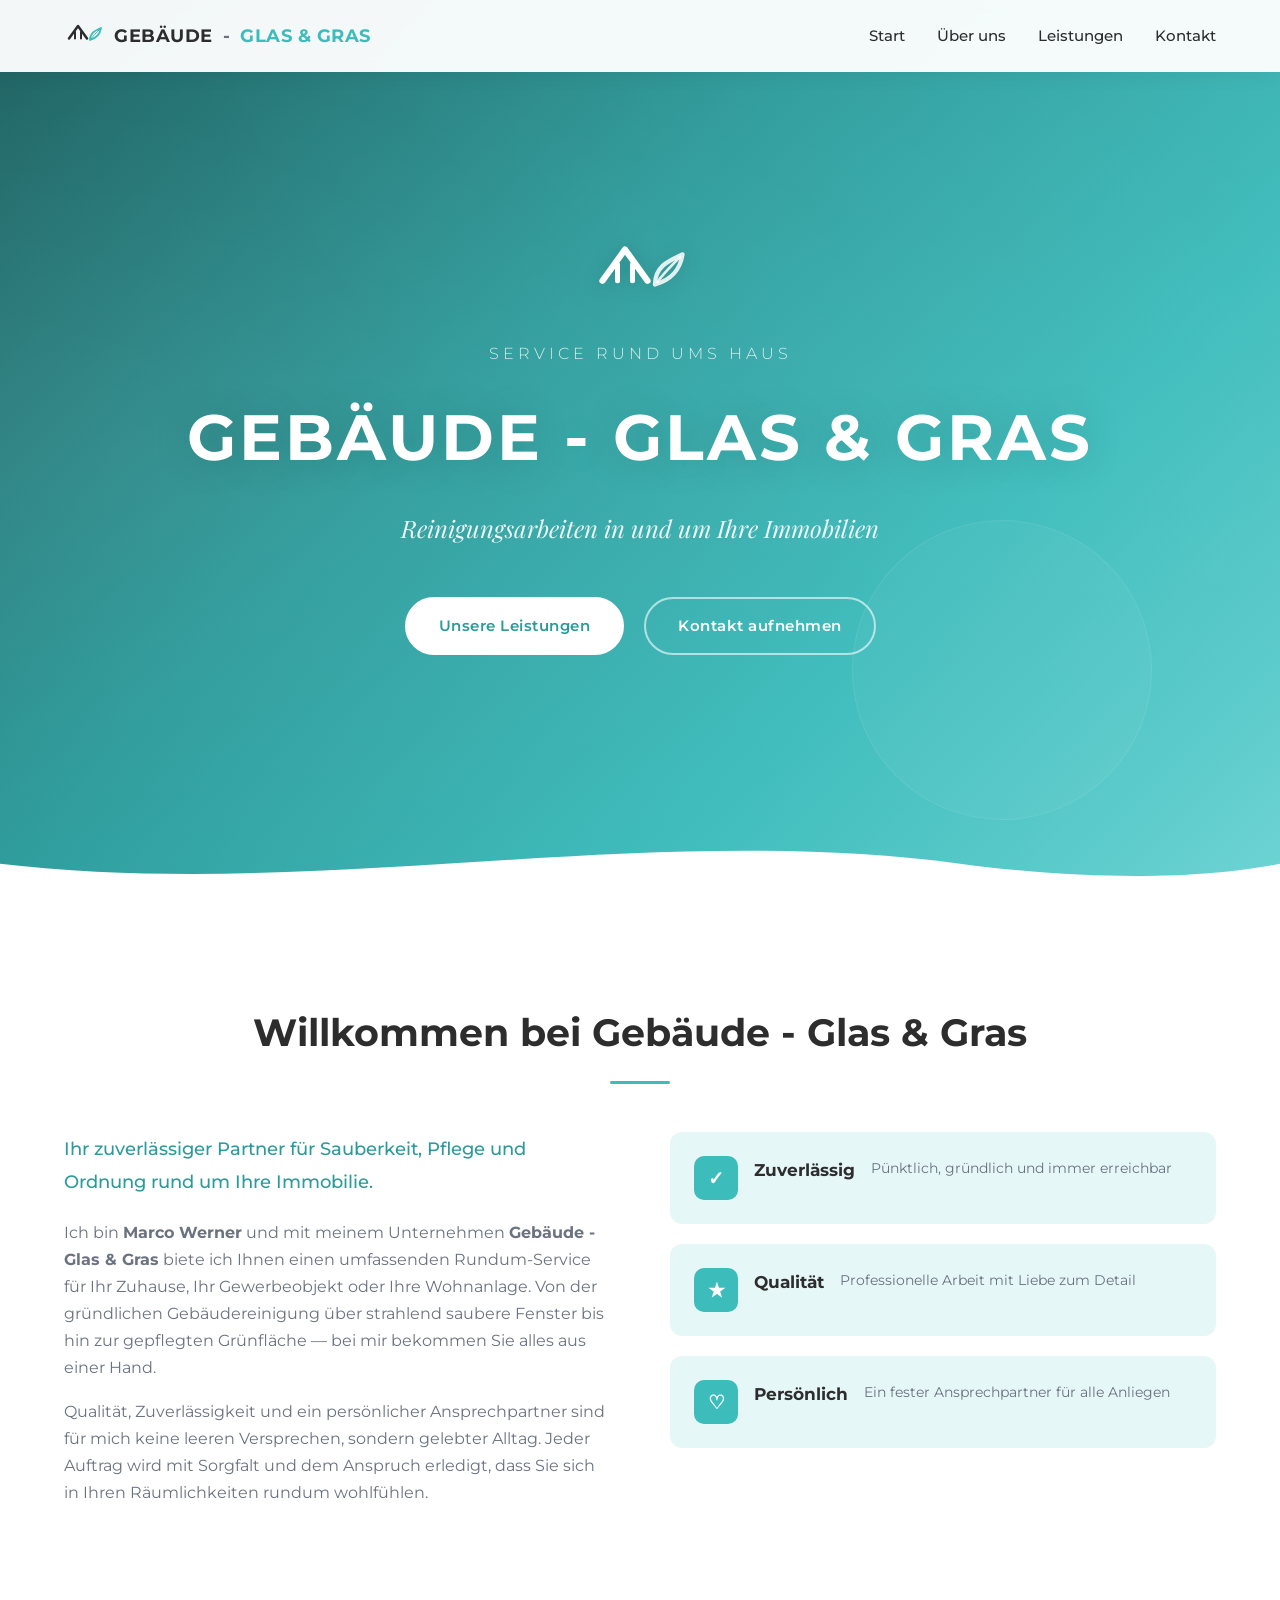
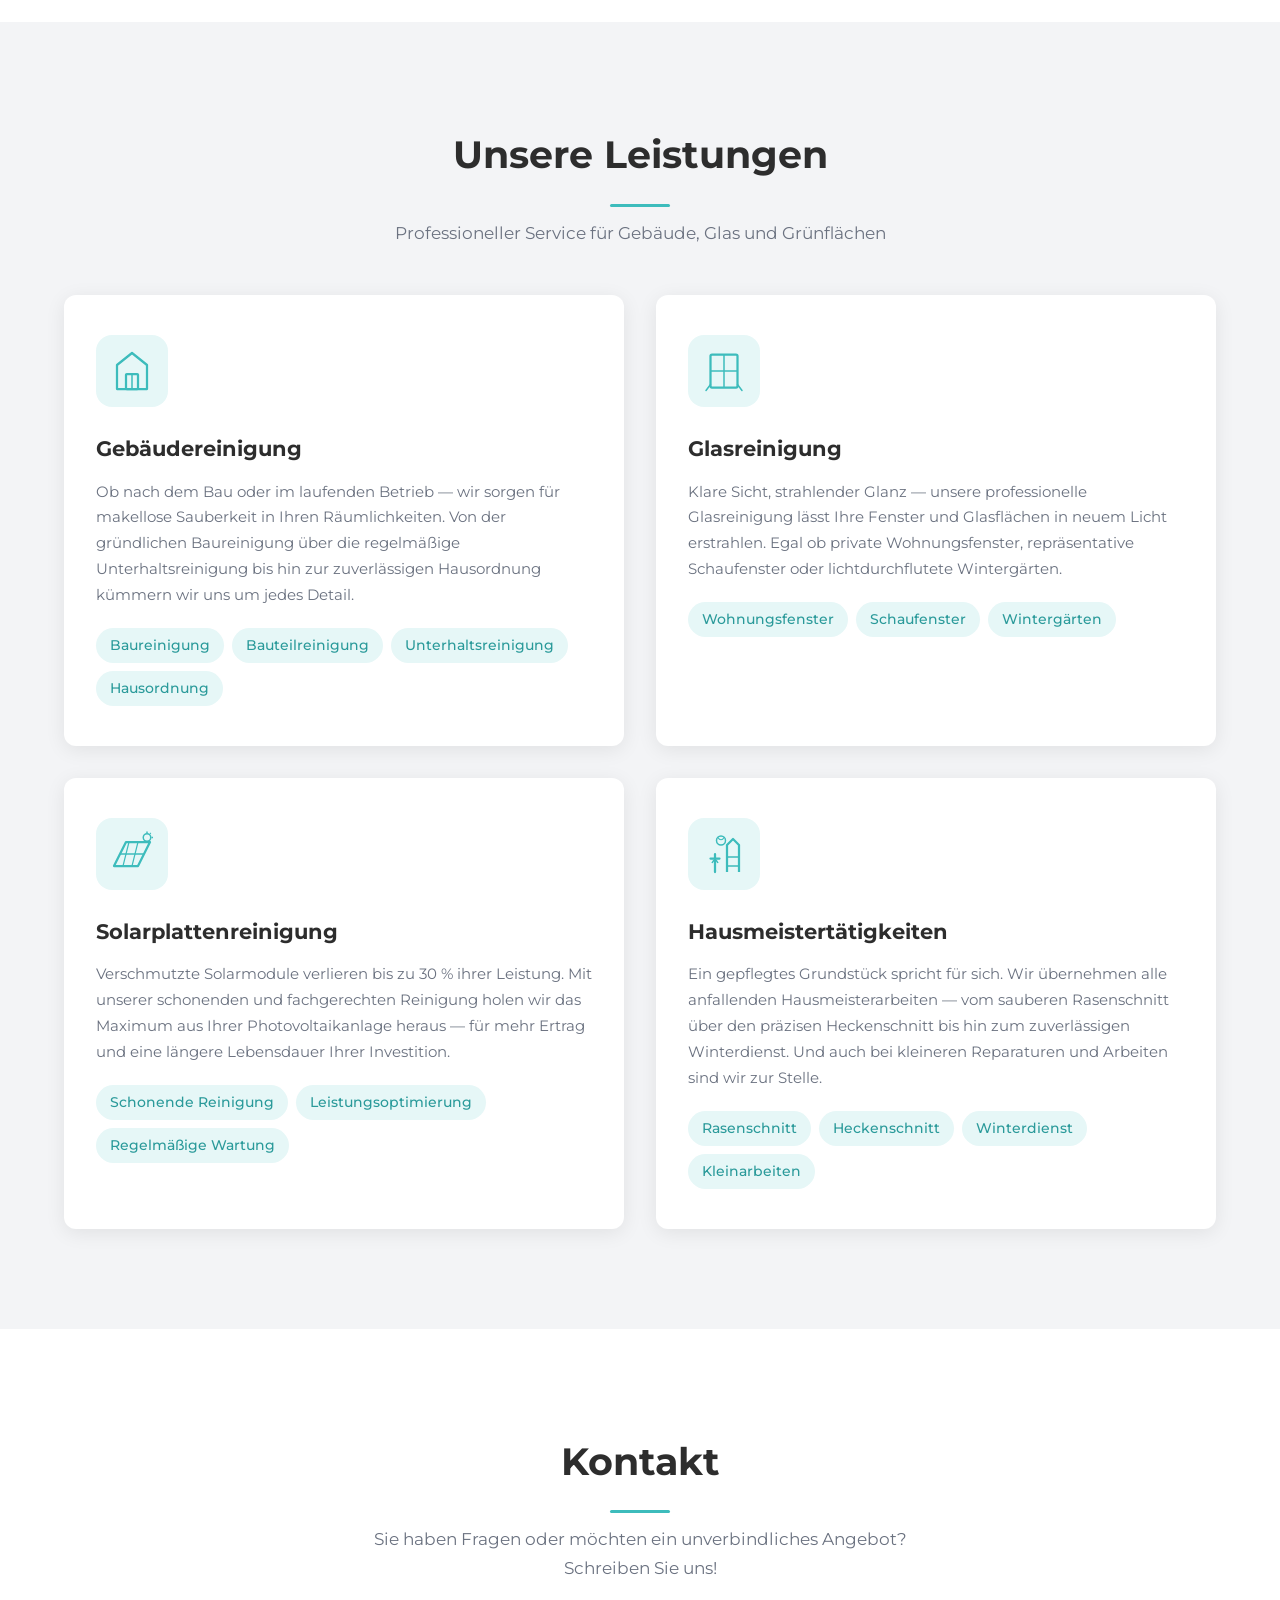
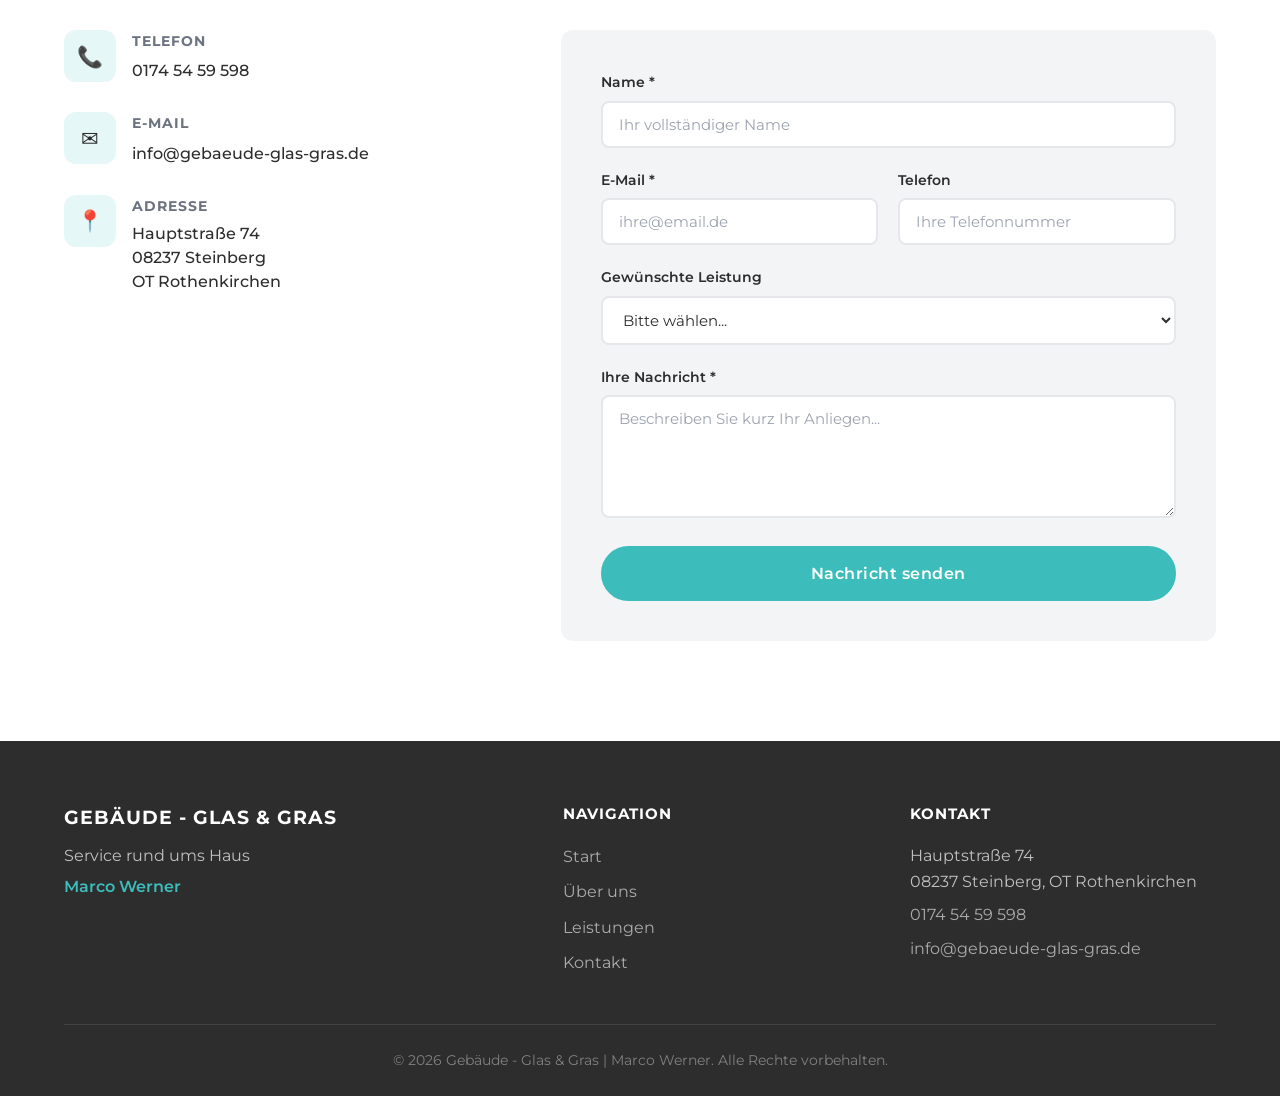
==== index.html @ 0332cf42 "Initial commit: Homepage Gebäude - Glas & Gras Co-Authored-By: Claude Opus 4.6 (1M context) <noreply" ====
<!DOCTYPE html>
<html lang="de">
<head>
    <meta charset="UTF-8">
    <meta name="viewport" content="width=device-width, initial-scale=1.0">
    <title>Gebäude - Glas & Gras | Service rund ums Haus</title>
    <link rel="stylesheet" href="style.css">
    <link rel="preconnect" href="https://fonts.googleapis.com">
    <link rel="preconnect" href="https://fonts.gstatic.com" crossorigin>
    <link href="https://fonts.googleapis.com/css2?family=Montserrat:wght@300;400;600;700&family=Playfair+Display:ital,wght@0,700;1,400&display=swap" rel="stylesheet">
</head>
<body>

    <!-- Navigation -->
    <nav id="navbar">
        <div class="nav-container">
            <a href="#hero" class="nav-logo">
                <svg class="logo-icon" viewBox="0 0 80 60" width="40" height="30">
                    <!-- Hausdach -->
                    <polyline points="10,35 28,10 46,35" fill="none" stroke="#2D2D2D" stroke-width="5" stroke-linejoin="round" stroke-linecap="round"/>
                    <line x1="22" y1="22" x2="22" y2="35" stroke="#2D2D2D" stroke-width="4" stroke-linecap="round"/>
                    <line x1="34" y1="22" x2="34" y2="35" stroke="#2D2D2D" stroke-width="4" stroke-linecap="round"/>
                    <!-- Blatt -->
                    <path d="M52,38 C52,22 66,18 74,14 C72,26 66,34 52,38Z" fill="none" stroke="#3DBCBC" stroke-width="3.5" stroke-linejoin="round"/>
                    <path d="M54,36 C58,30 64,24 72,16" fill="none" stroke="#3DBCBC" stroke-width="2" stroke-linecap="round"/>
                </svg>
                <span class="logo-gebaeude">GEBÄUDE</span><span class="logo-separator"> - </span><span class="logo-glas">GLAS & GRAS</span>
            </a>
            <button class="nav-toggle" aria-label="Menü öffnen">
                <span></span>
                <span></span>
                <span></span>
            </button>
            <ul class="nav-links">
                <li><a href="#hero">Start</a></li>
                <li><a href="#about">Über uns</a></li>
                <li><a href="#leistungen">Leistungen</a></li>
                <li><a href="#kontakt">Kontakt</a></li>
            </ul>
        </div>
    </nav>

    <!-- Hero Section -->
    <section id="hero">
        <div class="hero-overlay"></div>
        <div class="hero-content">
            <svg class="hero-logo" viewBox="0 0 80 60" width="100" height="75">
                <polyline points="10,35 28,10 46,35" fill="none" stroke="#ffffff" stroke-width="5" stroke-linejoin="round" stroke-linecap="round"/>
                <line x1="22" y1="22" x2="22" y2="35" stroke="#ffffff" stroke-width="4" stroke-linecap="round"/>
                <line x1="34" y1="22" x2="34" y2="35" stroke="#ffffff" stroke-width="4" stroke-linecap="round"/>
                <path d="M52,38 C52,22 66,18 74,14 C72,26 66,34 52,38Z" fill="none" stroke="rgba(255,255,255,0.85)" stroke-width="3.5" stroke-linejoin="round"/>
                <path d="M54,36 C58,30 64,24 72,16" fill="none" stroke="rgba(255,255,255,0.85)" stroke-width="2" stroke-linecap="round"/>
            </svg>
            <p class="hero-tagline">Service rund ums Haus</p>
            <h1>GEBÄUDE - GLAS & GRAS</h1>
            <p class="hero-sub">Reinigungsarbeiten in und um Ihre Immobilien</p>
            <a href="#leistungen" class="btn btn-primary">Unsere Leistungen</a>
            <a href="#kontakt" class="btn btn-outline">Kontakt aufnehmen</a>
        </div>
        <div class="hero-wave">
            <svg viewBox="0 0 1440 120" preserveAspectRatio="none">
                <path d="M0,64 C360,120 720,0 1080,64 C1260,96 1380,80 1440,64 L1440,120 L0,120 Z" fill="#ffffff"/>
            </svg>
        </div>
    </section>

    <!-- Über uns -->
    <section id="about">
        <div class="container">
            <h2 class="section-title">Willkommen bei Gebäude - Glas & Gras</h2>
            <div class="about-grid">
                <div class="about-text">
                    <p class="lead">Ihr zuverlässiger Partner für Sauberkeit, Pflege und Ordnung rund um Ihre Immobilie.</p>
                    <p>Ich bin <strong>Marco Werner</strong> und mit meinem Unternehmen <strong>Gebäude - Glas & Gras</strong> biete ich Ihnen einen umfassenden Rundum-Service für Ihr Zuhause, Ihr Gewerbeobjekt oder Ihre Wohnanlage. Von der gründlichen Gebäudereinigung über strahlend saubere Fenster bis hin zur gepflegten Grünfläche — bei mir bekommen Sie alles aus einer Hand.</p>
                    <p>Qualität, Zuverlässigkeit und ein persönlicher Ansprechpartner sind für mich keine leeren Versprechen, sondern gelebter Alltag. Jeder Auftrag wird mit Sorgfalt und dem Anspruch erledigt, dass Sie sich in Ihren Räumlichkeiten rundum wohlfühlen.</p>
                </div>
                <div class="about-highlights">
                    <div class="highlight-card">
                        <span class="highlight-icon">&#10003;</span>
                        <h3>Zuverlässig</h3>
                        <p>Pünktlich, gründlich und immer erreichbar</p>
                    </div>
                    <div class="highlight-card">
                        <span class="highlight-icon">&#9733;</span>
                        <h3>Qualität</h3>
                        <p>Professionelle Arbeit mit Liebe zum Detail</p>
                    </div>
                    <div class="highlight-card">
                        <span class="highlight-icon">&#9825;</span>
                        <h3>Persönlich</h3>
                        <p>Ein fester Ansprechpartner für alle Anliegen</p>
                    </div>
                </div>
            </div>
        </div>
    </section>

    <!-- Leistungen -->
    <section id="leistungen">
        <div class="container">
            <h2 class="section-title">Unsere Leistungen</h2>
            <p class="section-subtitle">Professioneller Service für Gebäude, Glas und Grünflächen</p>

            <div class="services-grid">

                <!-- Gebäudereinigung -->
                <div class="service-card">
                    <div class="service-icon">
                        <svg viewBox="0 0 64 64" width="48" height="48"><path d="M12 56V24L32 8l20 16v32H12z" fill="none" stroke="currentColor" stroke-width="3" stroke-linejoin="round"/><rect x="24" y="36" width="16" height="20" rx="1" fill="none" stroke="currentColor" stroke-width="3"/><line x1="32" y1="36" x2="32" y2="56" stroke="currentColor" stroke-width="2"/></svg>
                    </div>
                    <h3>Gebäudereinigung</h3>
                    <p>Ob nach dem Bau oder im laufenden Betrieb — wir sorgen für makellose Sauberkeit in Ihren Räumlichkeiten. Von der gründlichen Baureinigung über die regelmäßige Unterhaltsreinigung bis hin zur zuverlässigen Hausordnung kümmern wir uns um jedes Detail.</p>
                    <ul class="service-list">
                        <li>Baureinigung</li>
                        <li>Bauteilreinigung</li>
                        <li>Unterhaltsreinigung</li>
                        <li>Hausordnung</li>
                    </ul>
                </div>

                <!-- Glasreinigung -->
                <div class="service-card">
                    <div class="service-icon">
                        <svg viewBox="0 0 64 64" width="48" height="48"><rect x="14" y="10" width="36" height="44" rx="2" fill="none" stroke="currentColor" stroke-width="3"/><line x1="32" y1="10" x2="32" y2="54" stroke="currentColor" stroke-width="2"/><line x1="14" y1="32" x2="50" y2="32" stroke="currentColor" stroke-width="2"/><path d="M8 58l6-8M56 58l-6-8" stroke="currentColor" stroke-width="2" stroke-linecap="round"/></svg>
                    </div>
                    <h3>Glasreinigung</h3>
                    <p>Klare Sicht, strahlender Glanz — unsere professionelle Glasreinigung lässt Ihre Fenster und Glasflächen in neuem Licht erstrahlen. Egal ob private Wohnungsfenster, repräsentative Schaufenster oder lichtdurchflutete Wintergärten.</p>
                    <ul class="service-list">
                        <li>Wohnungsfenster</li>
                        <li>Schaufenster</li>
                        <li>Wintergärten</li>
                    </ul>
                </div>

                <!-- Solarplattenreinigung -->
                <div class="service-card">
                    <div class="service-icon">
                        <svg viewBox="0 0 64 64" width="48" height="48"><polygon points="8,48 24,16 56,16 40,48" fill="none" stroke="currentColor" stroke-width="3" stroke-linejoin="round"/><line x1="16" y1="32" x2="48" y2="32" stroke="currentColor" stroke-width="2"/><line x1="28" y1="16" x2="20" y2="48" stroke="currentColor" stroke-width="1.5"/><line x1="40" y1="16" x2="32" y2="48" stroke="currentColor" stroke-width="1.5"/><circle cx="52" cy="10" r="5" fill="none" stroke="currentColor" stroke-width="2"/><line x1="52" y1="2" x2="52" y2="4" stroke="currentColor" stroke-width="2"/><line x1="60" y1="10" x2="58" y2="10" stroke="currentColor" stroke-width="2"/><line x1="57" y1="4" x2="56" y2="5" stroke="currentColor" stroke-width="2"/></svg>
                    </div>
                    <h3>Solarplattenreinigung</h3>
                    <p>Verschmutzte Solarmodule verlieren bis zu 30 % ihrer Leistung. Mit unserer schonenden und fachgerechten Reinigung holen wir das Maximum aus Ihrer Photovoltaikanlage heraus — für mehr Ertrag und eine längere Lebensdauer Ihrer Investition.</p>
                    <ul class="service-list">
                        <li>Schonende Reinigung</li>
                        <li>Leistungsoptimierung</li>
                        <li>Regelmäßige Wartung</li>
                    </ul>
                </div>

                <!-- Hausmeistertätigkeiten -->
                <div class="service-card">
                    <div class="service-icon">
                        <svg viewBox="0 0 64 64" width="48" height="48"><path d="M20 56V32" stroke="currentColor" stroke-width="3" stroke-linecap="round"/><path d="M14 38h12" stroke="currentColor" stroke-width="3" stroke-linecap="round"/><path d="M16 44c0 0 2-4 4-4s4 4 4 4" stroke="currentColor" stroke-width="2" fill="none"/><path d="M36 56V20l8-8 8 8v36" stroke="currentColor" stroke-width="3" stroke-linejoin="round" fill="none"/><path d="M36 36h16M36 48h16" stroke="currentColor" stroke-width="2"/><circle cx="28" cy="14" r="6" fill="none" stroke="currentColor" stroke-width="2"/><path d="M24 10c2 4 6 4 8 0" stroke="currentColor" stroke-width="1.5" fill="none"/></svg>
                    </div>
                    <h3>Hausmeistertätigkeiten</h3>
                    <p>Ein gepflegtes Grundstück spricht für sich. Wir übernehmen alle anfallenden Hausmeisterarbeiten — vom sauberen Rasenschnitt über den präzisen Heckenschnitt bis hin zum zuverlässigen Winterdienst. Und auch bei kleineren Reparaturen und Arbeiten sind wir zur Stelle.</p>
                    <ul class="service-list">
                        <li>Rasenschnitt</li>
                        <li>Heckenschnitt</li>
                        <li>Winterdienst</li>
                        <li>Kleinarbeiten</li>
                    </ul>
                </div>

            </div>
        </div>
    </section>

    <!-- Kontakt -->
    <section id="kontakt">
        <div class="container">
            <h2 class="section-title">Kontakt</h2>
            <p class="section-subtitle">Sie haben Fragen oder möchten ein unverbindliches Angebot? Schreiben Sie uns!</p>

            <div class="contact-grid">

                <div class="contact-info">
                    <div class="contact-item">
                        <span class="contact-icon">&#128222;</span>
                        <div>
                            <h4>Telefon</h4>
                            <a href="tel:+4917454559598">0174 54 59 598</a>
                        </div>
                    </div>
                    <div class="contact-item">
                        <span class="contact-icon">&#9993;</span>
                        <div>
                            <h4>E-Mail</h4>
                            <a href="mailto:info@gebaeude-glas-gras.de">info@gebaeude-glas-gras.de</a>
                        </div>
                    </div>
                    <div class="contact-item">
                        <span class="contact-icon">&#128205;</span>
                        <div>
                            <h4>Adresse</h4>
                            <p>Hauptstraße 74<br>08237 Steinberg<br>OT Rothenkirchen</p>
                        </div>
                    </div>
                </div>

                <form class="contact-form" id="contactForm">
                    <div class="form-group">
                        <label for="name">Name *</label>
                        <input type="text" id="name" name="name" required placeholder="Ihr vollständiger Name">
                    </div>
                    <div class="form-row">
                        <div class="form-group">
                            <label for="email">E-Mail *</label>
                            <input type="email" id="email" name="email" required placeholder="ihre@email.de">
                        </div>
                        <div class="form-group">
                            <label for="phone">Telefon</label>
                            <input type="tel" id="phone" name="phone" placeholder="Ihre Telefonnummer">
                        </div>
                    </div>
                    <div class="form-group">
                        <label for="service">Gewünschte Leistung</label>
                        <select id="service" name="service">
                            <option value="">Bitte wählen...</option>
                            <option value="gebaeudereinigung">Gebäudereinigung</option>
                            <option value="glasreinigung">Glasreinigung</option>
                            <option value="solarreinigung">Solarplattenreinigung</option>
                            <option value="hausmeister">Hausmeistertätigkeiten</option>
                            <option value="sonstiges">Sonstiges</option>
                        </select>
                    </div>
                    <div class="form-group">
                        <label for="message">Ihre Nachricht *</label>
                        <textarea id="message" name="message" rows="5" required placeholder="Beschreiben Sie kurz Ihr Anliegen..."></textarea>
                    </div>
                    <button type="submit" class="btn btn-primary btn-submit">Nachricht senden</button>
                    <div class="form-success" id="formSuccess">
                        Vielen Dank! Ihre Nachricht wurde erfolgreich gesendet. Wir melden uns schnellstmöglich bei Ihnen.
                    </div>
                </form>

            </div>
        </div>
    </section>

    <!-- Footer -->
    <footer>
        <div class="container">
            <div class="footer-grid">
                <div class="footer-brand">
                    <h3>GEBÄUDE - GLAS & GRAS</h3>
                    <p>Service rund ums Haus</p>
                    <p class="footer-owner">Marco Werner</p>
                </div>
                <div class="footer-links">
                    <h4>Navigation</h4>
                    <ul>
                        <li><a href="#hero">Start</a></li>
                        <li><a href="#about">Über uns</a></li>
                        <li><a href="#leistungen">Leistungen</a></li>
                        <li><a href="#kontakt">Kontakt</a></li>
                    </ul>
                </div>
                <div class="footer-contact">
                    <h4>Kontakt</h4>
                    <p>Hauptstraße 74<br>08237 Steinberg, OT Rothenkirchen</p>
                    <p><a href="tel:+4917454559598">0174 54 59 598</a></p>
                    <p><a href="mailto:info@gebaeude-glas-gras.de">info@gebaeude-glas-gras.de</a></p>
                </div>
            </div>
            <div class="footer-bottom">
                <p>&copy; 2026 Gebäude - Glas & Gras | Marco Werner. Alle Rechte vorbehalten.</p>
            </div>
        </div>
    </footer>

    <script src="script.js"></script>
</body>
</html>
---- style.css ----
/* ===== Variables & Reset ===== */
:root {
    --teal: #3DBCBC;
    --teal-dark: #2A9A9A;
    --teal-light: #E6F7F7;
    --dark: #2D2D2D;
    --gray: #6B7280;
    --gray-light: #F3F4F6;
    --white: #FFFFFF;
    --shadow: 0 4px 20px rgba(0,0,0,0.08);
    --shadow-hover: 0 8px 30px rgba(0,0,0,0.12);
    --radius: 12px;
    --transition: 0.3s ease;
}

*, *::before, *::after {
    margin: 0;
    padding: 0;
    box-sizing: border-box;
}

html {
    scroll-behavior: smooth;
    scroll-padding-top: 80px;
}

body {
    font-family: 'Montserrat', Arial, sans-serif;
    color: var(--dark);
    background: var(--white);
    line-height: 1.7;
    overflow-x: hidden;
}

a {
    color: var(--teal-dark);
    text-decoration: none;
    transition: color var(--transition);
}

a:hover {
    color: var(--teal);
}

img {
    max-width: 100%;
    height: auto;
}

.container {
    max-width: 1200px;
    margin: 0 auto;
    padding: 0 24px;
}

/* ===== Navigation ===== */
#navbar {
    position: fixed;
    top: 0;
    left: 0;
    right: 0;
    z-index: 1000;
    background: rgba(255, 255, 255, 0.95);
    backdrop-filter: blur(10px);
    box-shadow: 0 2px 20px rgba(0,0,0,0.06);
    transition: background var(--transition), box-shadow var(--transition);
}

.nav-container {
    max-width: 1200px;
    margin: 0 auto;
    padding: 0 24px;
    display: flex;
    justify-content: space-between;
    align-items: center;
    height: 72px;
}

.nav-logo {
    display: flex;
    align-items: center;
    gap: 10px;
    font-weight: 700;
    font-size: 1.15rem;
    letter-spacing: 0.5px;
    color: var(--dark);
}

.logo-icon {
    flex-shrink: 0;
}

.nav-logo:hover {
    color: var(--dark);
}

.logo-glas {
    color: var(--teal);
}

.logo-separator {
    color: var(--gray);
}

.nav-links {
    list-style: none;
    display: flex;
    gap: 32px;
}

.nav-links a {
    color: var(--dark);
    font-weight: 500;
    font-size: 0.95rem;
    position: relative;
    padding: 4px 0;
}

.nav-links a::after {
    content: '';
    position: absolute;
    bottom: -2px;
    left: 0;
    width: 0;
    height: 2px;
    background: var(--teal);
    transition: width var(--transition);
}

.nav-links a:hover::after {
    width: 100%;
}

.nav-toggle {
    display: none;
    flex-direction: column;
    gap: 5px;
    background: none;
    border: none;
    cursor: pointer;
    padding: 4px;
}

.nav-toggle span {
    width: 24px;
    height: 2px;
    background: var(--dark);
    border-radius: 2px;
    transition: var(--transition);
}

/* ===== Hero Section ===== */
#hero {
    position: relative;
    min-height: 100vh;
    display: flex;
    align-items: center;
    justify-content: center;
    text-align: center;
    background: linear-gradient(135deg, #1a5c5c 0%, #2A9A9A 40%, #3DBCBC 70%, #6fd4d4 100%);
    overflow: hidden;
}

#hero::before {
    content: '';
    position: absolute;
    top: -50%;
    left: -50%;
    width: 200%;
    height: 200%;
    background: radial-gradient(ellipse at 30% 50%, rgba(255,255,255,0.08) 0%, transparent 50%),
                radial-gradient(ellipse at 70% 20%, rgba(255,255,255,0.05) 0%, transparent 40%);
    animation: float 20s ease-in-out infinite;
}

@keyframes float {
    0%, 100% { transform: translate(0, 0) rotate(0deg); }
    33% { transform: translate(30px, -30px) rotate(2deg); }
    66% { transform: translate(-20px, 20px) rotate(-1deg); }
}

/* Bubble decorations */
#hero::after {
    content: '';
    position: absolute;
    bottom: 80px;
    right: 10%;
    width: 300px;
    height: 300px;
    border-radius: 50%;
    background: rgba(255,255,255,0.04);
    border: 1px solid rgba(255,255,255,0.08);
}

.hero-content {
    position: relative;
    z-index: 2;
    padding: 0 24px;
}

.hero-logo {
    margin-bottom: 20px;
    filter: drop-shadow(0 2px 10px rgba(0,0,0,0.15));
}

.hero-tagline {
    font-size: 1rem;
    font-weight: 300;
    letter-spacing: 4px;
    text-transform: uppercase;
    color: rgba(255,255,255,0.8);
    margin-bottom: 16px;
}

#hero h1 {
    font-family: 'Montserrat', sans-serif;
    font-size: clamp(2.2rem, 5vw, 4rem);
    font-weight: 700;
    color: var(--white);
    letter-spacing: 3px;
    margin-bottom: 16px;
    text-shadow: 0 2px 40px rgba(0,0,0,0.15);
}

.hero-sub {
    font-family: 'Playfair Display', serif;
    font-style: italic;
    font-size: clamp(1.1rem, 2.5vw, 1.5rem);
    color: rgba(255,255,255,0.9);
    margin-bottom: 40px;
    font-weight: 400;
}

.hero-wave {
    position: absolute;
    bottom: -1px;
    left: 0;
    width: 100%;
    z-index: 3;
}

.hero-wave svg {
    display: block;
    width: 100%;
    height: 80px;
}

/* ===== Buttons ===== */
.btn {
    display: inline-block;
    padding: 14px 32px;
    border-radius: 50px;
    font-family: 'Montserrat', sans-serif;
    font-weight: 600;
    font-size: 0.95rem;
    letter-spacing: 0.5px;
    cursor: pointer;
    transition: all var(--transition);
    border: 2px solid transparent;
    margin: 8px;
}

.btn-primary {
    background: var(--white);
    color: var(--teal-dark);
    border-color: var(--white);
}

.btn-primary:hover {
    background: transparent;
    color: var(--white);
    border-color: var(--white);
    transform: translateY(-2px);
    box-shadow: 0 4px 15px rgba(0,0,0,0.2);
}

.btn-outline {
    background: transparent;
    color: var(--white);
    border-color: rgba(255,255,255,0.6);
}

.btn-outline:hover {
    background: var(--white);
    color: var(--teal-dark);
    border-color: var(--white);
    transform: translateY(-2px);
}

/* ===== Section Titles ===== */
.section-title {
    text-align: center;
    font-size: clamp(1.8rem, 3vw, 2.4rem);
    font-weight: 700;
    color: var(--dark);
    margin-bottom: 12px;
    position: relative;
}

.section-title::after {
    content: '';
    display: block;
    width: 60px;
    height: 3px;
    background: var(--teal);
    margin: 16px auto 0;
    border-radius: 2px;
}

.section-subtitle {
    text-align: center;
    color: var(--gray);
    font-size: 1.05rem;
    max-width: 600px;
    margin: 0 auto 48px;
}

/* ===== About Section ===== */
#about {
    padding: 100px 0;
    background: var(--white);
}

.about-grid {
    display: grid;
    grid-template-columns: 1fr 1fr;
    gap: 60px;
    align-items: start;
    margin-top: 48px;
}

.about-text .lead {
    font-size: 1.15rem;
    font-weight: 500;
    color: var(--teal-dark);
    margin-bottom: 20px;
    line-height: 1.8;
}

.about-text p {
    margin-bottom: 16px;
    color: var(--gray);
}

.about-highlights {
    display: flex;
    flex-direction: column;
    gap: 20px;
}

.highlight-card {
    display: flex;
    align-items: flex-start;
    gap: 16px;
    padding: 24px;
    background: var(--teal-light);
    border-radius: var(--radius);
    transition: transform var(--transition), box-shadow var(--transition);
}

.highlight-card:hover {
    transform: translateY(-3px);
    box-shadow: var(--shadow);
}

.highlight-icon {
    flex-shrink: 0;
    width: 44px;
    height: 44px;
    display: flex;
    align-items: center;
    justify-content: center;
    background: var(--teal);
    color: var(--white);
    border-radius: 10px;
    font-size: 1.2rem;
    font-weight: 700;
}

.highlight-card h3 {
    font-size: 1.05rem;
    margin-bottom: 4px;
    color: var(--dark);
}

.highlight-card p {
    font-size: 0.9rem;
    color: var(--gray);
    margin: 0;
}

/* ===== Leistungen Section ===== */
#leistungen {
    padding: 100px 0;
    background: var(--gray-light);
}

.services-grid {
    display: grid;
    grid-template-columns: repeat(2, 1fr);
    gap: 32px;
}

.service-card {
    background: var(--white);
    border-radius: var(--radius);
    padding: 40px 32px;
    box-shadow: var(--shadow);
    transition: transform var(--transition), box-shadow var(--transition);
    position: relative;
    overflow: hidden;
}

.service-card::before {
    content: '';
    position: absolute;
    top: 0;
    left: 0;
    right: 0;
    height: 4px;
    background: linear-gradient(90deg, var(--teal), var(--teal-dark));
    transform: scaleX(0);
    transform-origin: left;
    transition: transform var(--transition);
}

.service-card:hover {
    transform: translateY(-6px);
    box-shadow: var(--shadow-hover);
}

.service-card:hover::before {
    transform: scaleX(1);
}

.service-icon {
    width: 72px;
    height: 72px;
    display: flex;
    align-items: center;
    justify-content: center;
    background: var(--teal-light);
    border-radius: 16px;
    margin-bottom: 24px;
    color: var(--teal);
    transition: background var(--transition), color var(--transition);
}

.service-card:hover .service-icon {
    background: var(--teal);
    color: var(--white);
}

.service-card h3 {
    font-size: 1.3rem;
    margin-bottom: 12px;
    color: var(--dark);
}

.service-card > p {
    color: var(--gray);
    font-size: 0.95rem;
    margin-bottom: 20px;
}

.service-list {
    list-style: none;
    display: flex;
    flex-wrap: wrap;
    gap: 8px;
}

.service-list li {
    background: var(--teal-light);
    color: var(--teal-dark);
    font-size: 0.85rem;
    font-weight: 500;
    padding: 6px 14px;
    border-radius: 20px;
}

/* ===== Kontakt Section ===== */
#kontakt {
    padding: 100px 0;
    background: var(--white);
}

.contact-grid {
    display: grid;
    grid-template-columns: 1fr 1.5fr;
    gap: 60px;
    margin-top: 48px;
}

.contact-info {
    display: flex;
    flex-direction: column;
    gap: 28px;
}

.contact-item {
    display: flex;
    gap: 16px;
    align-items: flex-start;
}

.contact-icon {
    flex-shrink: 0;
    width: 52px;
    height: 52px;
    display: flex;
    align-items: center;
    justify-content: center;
    background: var(--teal-light);
    border-radius: 12px;
    font-size: 1.3rem;
}

.contact-item h4 {
    font-size: 0.85rem;
    text-transform: uppercase;
    letter-spacing: 1px;
    color: var(--gray);
    margin-bottom: 4px;
}

.contact-item a,
.contact-item p {
    font-size: 1rem;
    color: var(--dark);
    font-weight: 500;
    margin: 0;
    line-height: 1.5;
}

.contact-item a:hover {
    color: var(--teal);
}

/* ===== Contact Form ===== */
.contact-form {
    background: var(--gray-light);
    padding: 40px;
    border-radius: var(--radius);
}

.form-group {
    margin-bottom: 20px;
}

.form-row {
    display: grid;
    grid-template-columns: 1fr 1fr;
    gap: 20px;
}

.contact-form label {
    display: block;
    font-size: 0.9rem;
    font-weight: 600;
    color: var(--dark);
    margin-bottom: 6px;
}

.contact-form input,
.contact-form select,
.contact-form textarea {
    width: 100%;
    padding: 12px 16px;
    border: 2px solid #E5E7EB;
    border-radius: 8px;
    font-family: 'Montserrat', sans-serif;
    font-size: 0.95rem;
    color: var(--dark);
    background: var(--white);
    transition: border-color var(--transition), box-shadow var(--transition);
    outline: none;
}

.contact-form input:focus,
.contact-form select:focus,
.contact-form textarea:focus {
    border-color: var(--teal);
    box-shadow: 0 0 0 3px rgba(61, 188, 188, 0.15);
}

.contact-form input::placeholder,
.contact-form textarea::placeholder {
    color: #9CA3AF;
}

.contact-form textarea {
    resize: vertical;
    min-height: 120px;
}

.btn-submit {
    width: 100%;
    border-color: var(--teal);
    background: var(--teal);
    color: var(--white);
    font-size: 1rem;
    padding: 16px;
    margin: 0;
}

.btn-submit:hover {
    background: var(--teal-dark);
    border-color: var(--teal-dark);
    transform: translateY(-2px);
    box-shadow: 0 4px 15px rgba(61, 188, 188, 0.3);
    color: var(--white);
}

.form-success {
    display: none;
    margin-top: 20px;
    padding: 16px 20px;
    background: var(--teal-light);
    color: var(--teal-dark);
    border-radius: 8px;
    font-weight: 500;
    text-align: center;
}

.form-success.show {
    display: block;
    animation: fadeIn 0.5s ease;
}

/* ===== Footer ===== */
footer {
    background: var(--dark);
    color: rgba(255,255,255,0.7);
    padding: 60px 0 0;
}

.footer-grid {
    display: grid;
    grid-template-columns: 1.5fr 1fr 1fr;
    gap: 40px;
    padding-bottom: 40px;
    border-bottom: 1px solid rgba(255,255,255,0.1);
}

.footer-brand h3 {
    color: var(--white);
    font-size: 1.2rem;
    letter-spacing: 1px;
    margin-bottom: 8px;
}

.footer-brand p {
    margin-bottom: 4px;
}

.footer-owner {
    color: var(--teal);
    font-weight: 600;
}

.footer-links h4,
.footer-contact h4 {
    color: var(--white);
    font-size: 0.95rem;
    margin-bottom: 16px;
    text-transform: uppercase;
    letter-spacing: 1px;
}

.footer-links ul {
    list-style: none;
}

.footer-links li {
    margin-bottom: 8px;
}

.footer-links a,
.footer-contact a {
    color: rgba(255,255,255,0.6);
    transition: color var(--transition);
}

.footer-links a:hover,
.footer-contact a:hover {
    color: var(--teal);
}

.footer-contact p {
    margin-bottom: 8px;
    line-height: 1.6;
}

.footer-bottom {
    text-align: center;
    padding: 24px 0;
    font-size: 0.85rem;
    color: rgba(255,255,255,0.4);
}

/* ===== Animations ===== */
@keyframes fadeIn {
    from { opacity: 0; transform: translateY(10px); }
    to { opacity: 1; transform: translateY(0); }
}

.fade-in {
    opacity: 0;
    transform: translateY(30px);
    transition: opacity 0.6s ease, transform 0.6s ease;
}

.fade-in.visible {
    opacity: 1;
    transform: translateY(0);
}

/* ===== Responsive ===== */
@media (max-width: 992px) {
    .about-grid {
        grid-template-columns: 1fr;
        gap: 40px;
    }

    .services-grid {
        grid-template-columns: 1fr;
    }

    .contact-grid {
        grid-template-columns: 1fr;
        gap: 40px;
    }

    .footer-grid {
        grid-template-columns: 1fr;
        gap: 32px;
    }
}

@media (max-width: 768px) {
    .nav-toggle {
        display: flex;
    }

    .nav-links {
        position: fixed;
        top: 72px;
        left: 0;
        right: 0;
        background: var(--white);
        flex-direction: column;
        align-items: center;
        gap: 0;
        padding: 0;
        max-height: 0;
        overflow: hidden;
        transition: max-height 0.4s ease, padding 0.4s ease;
        box-shadow: 0 4px 20px rgba(0,0,0,0.1);
    }

    .nav-links.open {
        max-height: 300px;
        padding: 16px 0;
    }

    .nav-links li {
        padding: 12px 0;
    }

    .hero-wave svg {
        height: 40px;
    }

    #hero {
        min-height: 90vh;
    }

    .form-row {
        grid-template-columns: 1fr;
    }

    .contact-form {
        padding: 24px;
    }

    #about, #leistungen, #kontakt {
        padding: 60px 0;
    }
}
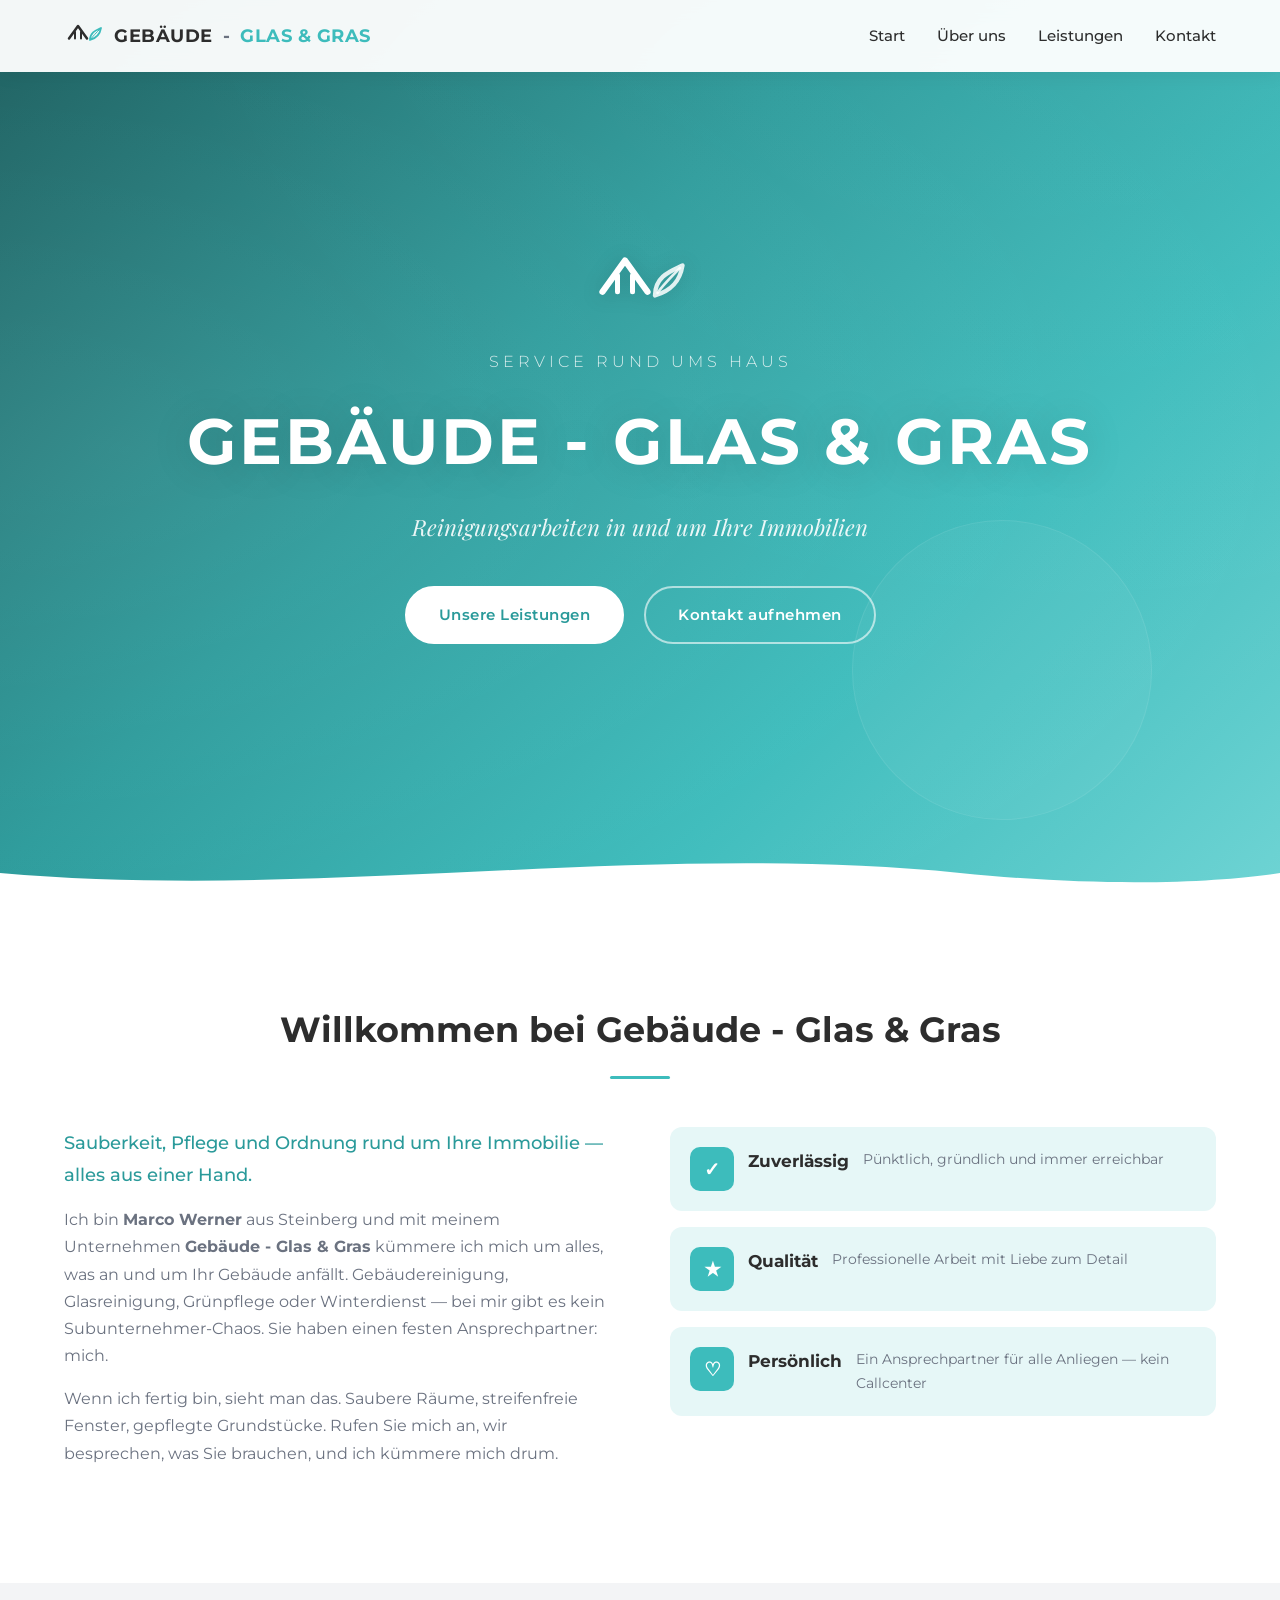
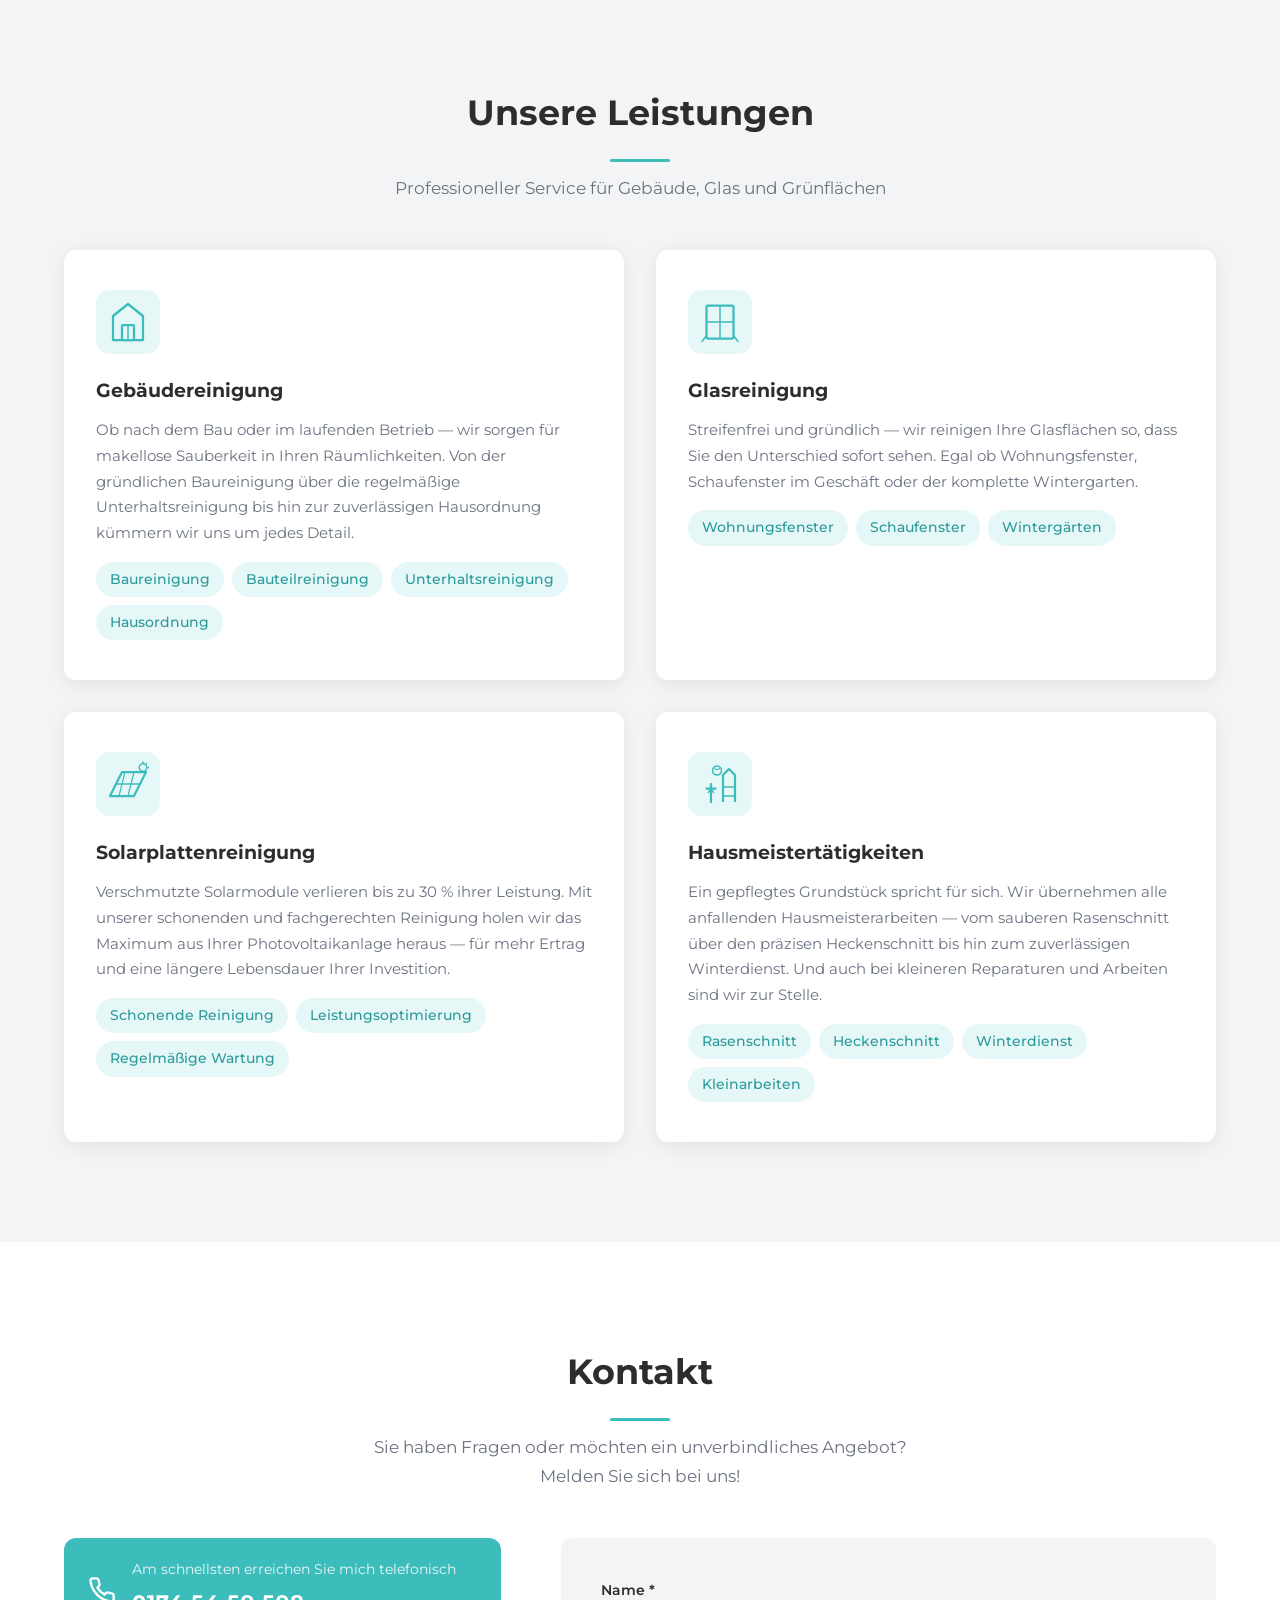
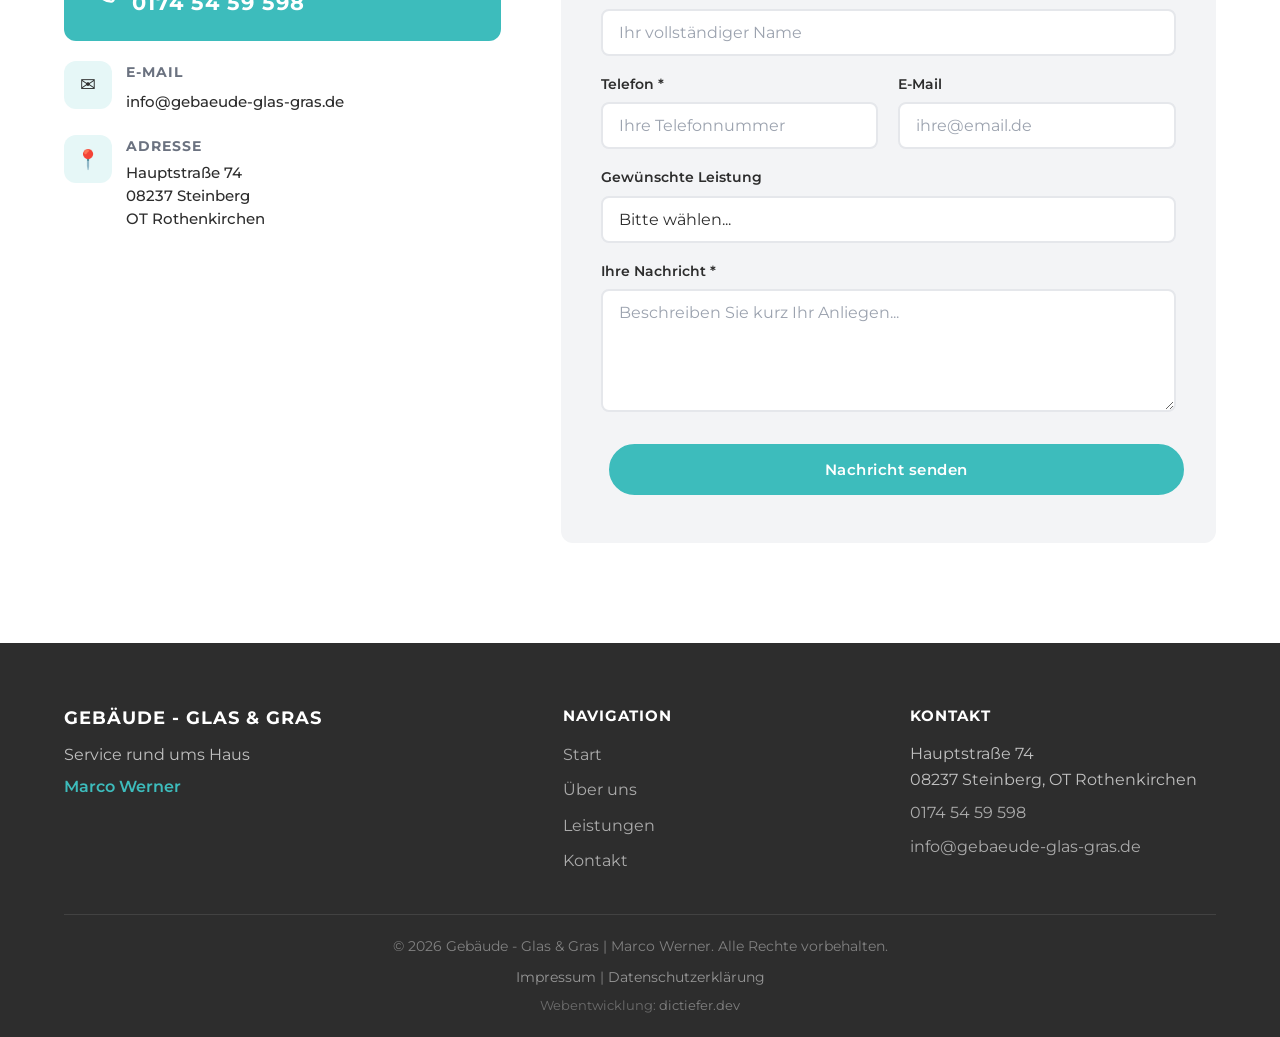
==== commit 8a247604: "Impressum/Datenschutz, Mobile First, Sticky-Anruf-Button, Text-Überarbeitung - Impressum und Datensc" ====
--- a/index.html
+++ b/index.html
@@ -11,16 +11,20 @@
 </head>
 <body>
 
+    <!-- Sticky Anruf-Button (mobil) -->
+    <a href="tel:+4917454559598" class="sticky-call" aria-label="Jetzt anrufen">
+        <svg viewBox="0 0 24 24" width="24" height="24" fill="none" stroke="currentColor" stroke-width="2" stroke-linecap="round" stroke-linejoin="round"><path d="M22 16.92v3a2 2 0 0 1-2.18 2 19.79 19.79 0 0 1-8.63-3.07 19.5 19.5 0 0 1-6-6A19.79 19.79 0 0 1 2.12 4.18 2 2 0 0 1 4.11 2h3a2 2 0 0 1 2 1.72c.127.96.362 1.903.7 2.81a2 2 0 0 1-.45 2.11L8.09 9.91a16 16 0 0 0 6 6l1.27-1.27a2 2 0 0 1 2.11-.45c.907.338 1.85.573 2.81.7A2 2 0 0 1 22 16.92z"/></svg>
+        <span>Jetzt anrufen</span>
+    </a>
+
     <!-- Navigation -->
     <nav id="navbar">
         <div class="nav-container">
             <a href="#hero" class="nav-logo">
                 <svg class="logo-icon" viewBox="0 0 80 60" width="40" height="30">
-                    <!-- Hausdach -->
                     <polyline points="10,35 28,10 46,35" fill="none" stroke="#2D2D2D" stroke-width="5" stroke-linejoin="round" stroke-linecap="round"/>
                     <line x1="22" y1="22" x2="22" y2="35" stroke="#2D2D2D" stroke-width="4" stroke-linecap="round"/>
                     <line x1="34" y1="22" x2="34" y2="35" stroke="#2D2D2D" stroke-width="4" stroke-linecap="round"/>
-                    <!-- Blatt -->
                     <path d="M52,38 C52,22 66,18 74,14 C72,26 66,34 52,38Z" fill="none" stroke="#3DBCBC" stroke-width="3.5" stroke-linejoin="round"/>
                     <path d="M54,36 C58,30 64,24 72,16" fill="none" stroke="#3DBCBC" stroke-width="2" stroke-linecap="round"/>
                 </svg>
@@ -70,9 +74,9 @@
             <h2 class="section-title">Willkommen bei Gebäude - Glas & Gras</h2>
             <div class="about-grid">
                 <div class="about-text">
-                    <p class="lead">Ihr zuverlässiger Partner für Sauberkeit, Pflege und Ordnung rund um Ihre Immobilie.</p>
-                    <p>Ich bin <strong>Marco Werner</strong> und mit meinem Unternehmen <strong>Gebäude - Glas & Gras</strong> biete ich Ihnen einen umfassenden Rundum-Service für Ihr Zuhause, Ihr Gewerbeobjekt oder Ihre Wohnanlage. Von der gründlichen Gebäudereinigung über strahlend saubere Fenster bis hin zur gepflegten Grünfläche — bei mir bekommen Sie alles aus einer Hand.</p>
-                    <p>Qualität, Zuverlässigkeit und ein persönlicher Ansprechpartner sind für mich keine leeren Versprechen, sondern gelebter Alltag. Jeder Auftrag wird mit Sorgfalt und dem Anspruch erledigt, dass Sie sich in Ihren Räumlichkeiten rundum wohlfühlen.</p>
+                    <p class="lead">Sauberkeit, Pflege und Ordnung rund um Ihre Immobilie — alles aus einer Hand.</p>
+                    <p>Ich bin <strong>Marco Werner</strong> aus Steinberg und mit meinem Unternehmen <strong>Gebäude - Glas & Gras</strong> kümmere ich mich um alles, was an und um Ihr Gebäude anfällt. Gebäudereinigung, Glasreinigung, Grünpflege oder Winterdienst — bei mir gibt es kein Subunternehmer-Chaos. Sie haben einen festen Ansprechpartner: mich.</p>
+                    <p>Wenn ich fertig bin, sieht man das. Saubere Räume, streifenfreie Fenster, gepflegte Grundstücke. Rufen Sie mich an, wir besprechen, was Sie brauchen, und ich kümmere mich drum.</p>
                 </div>
                 <div class="about-highlights">
                     <div class="highlight-card">
@@ -88,7 +92,7 @@
                     <div class="highlight-card">
                         <span class="highlight-icon">&#9825;</span>
                         <h3>Persönlich</h3>
-                        <p>Ein fester Ansprechpartner für alle Anliegen</p>
+                        <p>Ein Ansprechpartner für alle Anliegen — kein Callcenter</p>
                     </div>
                 </div>
             </div>
@@ -124,7 +128,7 @@
                         <svg viewBox="0 0 64 64" width="48" height="48"><rect x="14" y="10" width="36" height="44" rx="2" fill="none" stroke="currentColor" stroke-width="3"/><line x1="32" y1="10" x2="32" y2="54" stroke="currentColor" stroke-width="2"/><line x1="14" y1="32" x2="50" y2="32" stroke="currentColor" stroke-width="2"/><path d="M8 58l6-8M56 58l-6-8" stroke="currentColor" stroke-width="2" stroke-linecap="round"/></svg>
                     </div>
                     <h3>Glasreinigung</h3>
-                    <p>Klare Sicht, strahlender Glanz — unsere professionelle Glasreinigung lässt Ihre Fenster und Glasflächen in neuem Licht erstrahlen. Egal ob private Wohnungsfenster, repräsentative Schaufenster oder lichtdurchflutete Wintergärten.</p>
+                    <p>Streifenfrei und gründlich — wir reinigen Ihre Glasflächen so, dass Sie den Unterschied sofort sehen. Egal ob Wohnungsfenster, Schaufenster im Geschäft oder der komplette Wintergarten.</p>
                     <ul class="service-list">
                         <li>Wohnungsfenster</li>
                         <li>Schaufenster</li>
@@ -169,18 +173,18 @@
     <section id="kontakt">
         <div class="container">
             <h2 class="section-title">Kontakt</h2>
-            <p class="section-subtitle">Sie haben Fragen oder möchten ein unverbindliches Angebot? Schreiben Sie uns!</p>
+            <p class="section-subtitle">Sie haben Fragen oder möchten ein unverbindliches Angebot? Melden Sie sich bei uns!</p>
 
             <div class="contact-grid">
 
                 <div class="contact-info">
-                    <div class="contact-item">
-                        <span class="contact-icon">&#128222;</span>
+                    <a href="tel:+4917454559598" class="contact-cta">
+                        <svg viewBox="0 0 24 24" width="28" height="28" fill="none" stroke="currentColor" stroke-width="2" stroke-linecap="round" stroke-linejoin="round"><path d="M22 16.92v3a2 2 0 0 1-2.18 2 19.79 19.79 0 0 1-8.63-3.07 19.5 19.5 0 0 1-6-6A19.79 19.79 0 0 1 2.12 4.18 2 2 0 0 1 4.11 2h3a2 2 0 0 1 2 1.72c.127.96.362 1.903.7 2.81a2 2 0 0 1-.45 2.11L8.09 9.91a16 16 0 0 0 6 6l1.27-1.27a2 2 0 0 1 2.11-.45c.907.338 1.85.573 2.81.7A2 2 0 0 1 22 16.92z"/></svg>
                         <div>
-                            <h4>Telefon</h4>
-                            <a href="tel:+4917454559598">0174 54 59 598</a>
-                        </div>
-                    </div>
+                            <span class="cta-label">Am schnellsten erreichen Sie mich telefonisch</span>
+                            <span class="cta-number">0174 54 59 598</span>
+                        </div>
+                    </a>
                     <div class="contact-item">
                         <span class="contact-icon">&#9993;</span>
                         <div>
@@ -204,12 +208,12 @@
                     </div>
                     <div class="form-row">
                         <div class="form-group">
-                            <label for="email">E-Mail *</label>
-                            <input type="email" id="email" name="email" required placeholder="ihre@email.de">
+                            <label for="phone">Telefon *</label>
+                            <input type="tel" id="phone" name="phone" required placeholder="Ihre Telefonnummer">
                         </div>
                         <div class="form-group">
-                            <label for="phone">Telefon</label>
-                            <input type="tel" id="phone" name="phone" placeholder="Ihre Telefonnummer">
+                            <label for="email">E-Mail</label>
+                            <input type="email" id="email" name="email" placeholder="ihre@email.de">
                         </div>
                     </div>
                     <div class="form-group">
@@ -264,6 +268,10 @@
             </div>
             <div class="footer-bottom">
                 <p>&copy; 2026 Gebäude - Glas & Gras | Marco Werner. Alle Rechte vorbehalten.</p>
+                <p class="footer-legal">
+                    <a href="impressum.html">Impressum</a> | <a href="datenschutz.html">Datenschutzerklärung</a>
+                </p>
+                <p class="footer-dev">Webentwicklung: <a href="https://dictiefer.dev" target="_blank" rel="noopener">dictiefer.dev</a></p>
             </div>
         </div>
     </footer>
--- a/style.css
+++ b/style.css
@@ -50,7 +50,38 @@
 .container {
     max-width: 1200px;
     margin: 0 auto;
-    padding: 0 24px;
+    padding: 0 16px;
+}
+
+/* ===== Sticky Call Button (mobil) ===== */
+.sticky-call {
+    position: fixed;
+    bottom: 20px;
+    right: 20px;
+    z-index: 999;
+    display: flex;
+    align-items: center;
+    gap: 10px;
+    background: var(--teal);
+    color: var(--white);
+    padding: 14px 20px;
+    border-radius: 50px;
+    font-weight: 600;
+    font-size: 0.95rem;
+    box-shadow: 0 4px 20px rgba(61, 188, 188, 0.4);
+    transition: all var(--transition);
+    animation: pulse 2s ease-in-out infinite;
+}
+
+.sticky-call:hover {
+    background: var(--teal-dark);
+    color: var(--white);
+    transform: scale(1.05);
+}
+
+@keyframes pulse {
+    0%, 100% { box-shadow: 0 4px 20px rgba(61, 188, 188, 0.4); }
+    50% { box-shadow: 0 4px 30px rgba(61, 188, 188, 0.7); }
 }
 
 /* ===== Navigation ===== */
@@ -69,19 +100,19 @@
 .nav-container {
     max-width: 1200px;
     margin: 0 auto;
-    padding: 0 24px;
+    padding: 0 16px;
     display: flex;
     justify-content: space-between;
     align-items: center;
-    height: 72px;
+    height: 64px;
 }
 
 .nav-logo {
     display: flex;
     align-items: center;
-    gap: 10px;
+    gap: 8px;
     font-weight: 700;
-    font-size: 1.15rem;
+    font-size: 0.95rem;
     letter-spacing: 0.5px;
     color: var(--dark);
 }
@@ -102,10 +133,50 @@
     color: var(--gray);
 }
 
+/* Mobile nav: hamburger visible by default */
+.nav-toggle {
+    display: flex;
+    flex-direction: column;
+    gap: 5px;
+    background: none;
+    border: none;
+    cursor: pointer;
+    padding: 4px;
+}
+
+.nav-toggle span {
+    width: 24px;
+    height: 2px;
+    background: var(--dark);
+    border-radius: 2px;
+    transition: var(--transition);
+}
+
 .nav-links {
     list-style: none;
-    display: flex;
-    gap: 32px;
+    position: fixed;
+    top: 64px;
+    left: 0;
+    right: 0;
+    background: var(--white);
+    flex-direction: column;
+    align-items: center;
+    gap: 0;
+    padding: 0;
+    max-height: 0;
+    overflow: hidden;
+    transition: max-height 0.4s ease, padding 0.4s ease;
+    box-shadow: 0 4px 20px rgba(0,0,0,0.1);
+    display: flex;
+}
+
+.nav-links.open {
+    max-height: 300px;
+    padding: 16px 0;
+}
+
+.nav-links li {
+    padding: 12px 0;
 }
 
 .nav-links a {
@@ -131,28 +202,10 @@
     width: 100%;
 }
 
-.nav-toggle {
-    display: none;
-    flex-direction: column;
-    gap: 5px;
-    background: none;
-    border: none;
-    cursor: pointer;
-    padding: 4px;
-}
-
-.nav-toggle span {
-    width: 24px;
-    height: 2px;
-    background: var(--dark);
-    border-radius: 2px;
-    transition: var(--transition);
-}
-
 /* ===== Hero Section ===== */
 #hero {
     position: relative;
-    min-height: 100vh;
+    min-height: 90vh;
     display: flex;
     align-items: center;
     justify-content: center;
@@ -179,14 +232,13 @@
     66% { transform: translate(-20px, 20px) rotate(-1deg); }
 }
 
-/* Bubble decorations */
 #hero::after {
     content: '';
     position: absolute;
     bottom: 80px;
     right: 10%;
-    width: 300px;
-    height: 300px;
+    width: 200px;
+    height: 200px;
     border-radius: 50%;
     background: rgba(255,255,255,0.04);
     border: 1px solid rgba(255,255,255,0.08);
@@ -195,39 +247,39 @@
 .hero-content {
     position: relative;
     z-index: 2;
-    padding: 0 24px;
+    padding: 0 16px;
 }
 
 .hero-logo {
-    margin-bottom: 20px;
+    margin-bottom: 16px;
     filter: drop-shadow(0 2px 10px rgba(0,0,0,0.15));
 }
 
 .hero-tagline {
-    font-size: 1rem;
+    font-size: 0.85rem;
     font-weight: 300;
-    letter-spacing: 4px;
+    letter-spacing: 3px;
     text-transform: uppercase;
     color: rgba(255,255,255,0.8);
-    margin-bottom: 16px;
+    margin-bottom: 12px;
 }
 
 #hero h1 {
     font-family: 'Montserrat', sans-serif;
-    font-size: clamp(2.2rem, 5vw, 4rem);
+    font-size: 2rem;
     font-weight: 700;
     color: var(--white);
-    letter-spacing: 3px;
-    margin-bottom: 16px;
+    letter-spacing: 2px;
+    margin-bottom: 12px;
     text-shadow: 0 2px 40px rgba(0,0,0,0.15);
 }
 
 .hero-sub {
     font-family: 'Playfair Display', serif;
     font-style: italic;
-    font-size: clamp(1.1rem, 2.5vw, 1.5rem);
+    font-size: 1.1rem;
     color: rgba(255,255,255,0.9);
-    margin-bottom: 40px;
+    margin-bottom: 32px;
     font-weight: 400;
 }
 
@@ -242,22 +294,22 @@
 .hero-wave svg {
     display: block;
     width: 100%;
-    height: 80px;
+    height: 40px;
 }
 
 /* ===== Buttons ===== */
 .btn {
     display: inline-block;
-    padding: 14px 32px;
+    padding: 14px 28px;
     border-radius: 50px;
     font-family: 'Montserrat', sans-serif;
     font-weight: 600;
-    font-size: 0.95rem;
+    font-size: 0.9rem;
     letter-spacing: 0.5px;
     cursor: pointer;
     transition: all var(--transition);
     border: 2px solid transparent;
-    margin: 8px;
+    margin: 6px;
 }
 
 .btn-primary {
@@ -290,7 +342,7 @@
 /* ===== Section Titles ===== */
 .section-title {
     text-align: center;
-    font-size: clamp(1.8rem, 3vw, 2.4rem);
+    font-size: 1.8rem;
     font-weight: 700;
     color: var(--dark);
     margin-bottom: 12px;
@@ -310,30 +362,30 @@
 .section-subtitle {
     text-align: center;
     color: var(--gray);
-    font-size: 1.05rem;
+    font-size: 1rem;
     max-width: 600px;
-    margin: 0 auto 48px;
+    margin: 0 auto 40px;
 }
 
 /* ===== About Section ===== */
 #about {
-    padding: 100px 0;
+    padding: 60px 0;
     background: var(--white);
 }
 
 .about-grid {
     display: grid;
-    grid-template-columns: 1fr 1fr;
-    gap: 60px;
+    grid-template-columns: 1fr;
+    gap: 40px;
     align-items: start;
-    margin-top: 48px;
+    margin-top: 36px;
 }
 
 .about-text .lead {
-    font-size: 1.15rem;
+    font-size: 1.1rem;
     font-weight: 500;
     color: var(--teal-dark);
-    margin-bottom: 20px;
+    margin-bottom: 16px;
     line-height: 1.8;
 }
 
@@ -345,14 +397,14 @@
 .about-highlights {
     display: flex;
     flex-direction: column;
-    gap: 20px;
+    gap: 16px;
 }
 
 .highlight-card {
     display: flex;
     align-items: flex-start;
-    gap: 16px;
-    padding: 24px;
+    gap: 14px;
+    padding: 20px;
     background: var(--teal-light);
     border-radius: var(--radius);
     transition: transform var(--transition), box-shadow var(--transition);
@@ -391,20 +443,20 @@
 
 /* ===== Leistungen Section ===== */
 #leistungen {
-    padding: 100px 0;
+    padding: 60px 0;
     background: var(--gray-light);
 }
 
 .services-grid {
     display: grid;
-    grid-template-columns: repeat(2, 1fr);
-    gap: 32px;
+    grid-template-columns: 1fr;
+    gap: 24px;
 }
 
 .service-card {
     background: var(--white);
     border-radius: var(--radius);
-    padding: 40px 32px;
+    padding: 28px 24px;
     box-shadow: var(--shadow);
     transition: transform var(--transition), box-shadow var(--transition);
     position: relative;
@@ -425,7 +477,7 @@
 }
 
 .service-card:hover {
-    transform: translateY(-6px);
+    transform: translateY(-4px);
     box-shadow: var(--shadow-hover);
 }
 
@@ -434,14 +486,14 @@
 }
 
 .service-icon {
-    width: 72px;
-    height: 72px;
+    width: 64px;
+    height: 64px;
     display: flex;
     align-items: center;
     justify-content: center;
     background: var(--teal-light);
-    border-radius: 16px;
-    margin-bottom: 24px;
+    border-radius: 14px;
+    margin-bottom: 20px;
     color: var(--teal);
     transition: background var(--transition), color var(--transition);
 }
@@ -452,15 +504,15 @@
 }
 
 .service-card h3 {
-    font-size: 1.3rem;
-    margin-bottom: 12px;
+    font-size: 1.2rem;
+    margin-bottom: 10px;
     color: var(--dark);
 }
 
 .service-card > p {
     color: var(--gray);
     font-size: 0.95rem;
-    margin-bottom: 20px;
+    margin-bottom: 16px;
 }
 
 .service-list {
@@ -481,39 +533,77 @@
 
 /* ===== Kontakt Section ===== */
 #kontakt {
-    padding: 100px 0;
+    padding: 60px 0;
     background: var(--white);
 }
 
 .contact-grid {
     display: grid;
-    grid-template-columns: 1fr 1.5fr;
-    gap: 60px;
-    margin-top: 48px;
+    grid-template-columns: 1fr;
+    gap: 40px;
+    margin-top: 36px;
+}
+
+/* Telefon-CTA prominent */
+.contact-cta {
+    display: flex;
+    align-items: center;
+    gap: 16px;
+    background: var(--teal);
+    color: var(--white);
+    padding: 20px 24px;
+    border-radius: var(--radius);
+    transition: all var(--transition);
+}
+
+.contact-cta:hover {
+    background: var(--teal-dark);
+    color: var(--white);
+    transform: translateY(-2px);
+    box-shadow: 0 4px 20px rgba(61, 188, 188, 0.3);
+}
+
+.contact-cta svg {
+    flex-shrink: 0;
+}
+
+.cta-label {
+    display: block;
+    font-size: 0.85rem;
+    font-weight: 400;
+    opacity: 0.9;
+    margin-bottom: 4px;
+}
+
+.cta-number {
+    display: block;
+    font-size: 1.3rem;
+    font-weight: 700;
+    letter-spacing: 1px;
 }
 
 .contact-info {
     display: flex;
     flex-direction: column;
-    gap: 28px;
+    gap: 20px;
 }
 
 .contact-item {
     display: flex;
-    gap: 16px;
+    gap: 14px;
     align-items: flex-start;
 }
 
 .contact-icon {
     flex-shrink: 0;
-    width: 52px;
-    height: 52px;
+    width: 48px;
+    height: 48px;
     display: flex;
     align-items: center;
     justify-content: center;
     background: var(--teal-light);
     border-radius: 12px;
-    font-size: 1.3rem;
+    font-size: 1.2rem;
 }
 
 .contact-item h4 {
@@ -526,7 +616,7 @@
 
 .contact-item a,
 .contact-item p {
-    font-size: 1rem;
+    font-size: 0.95rem;
     color: var(--dark);
     font-weight: 500;
     margin: 0;
@@ -540,18 +630,18 @@
 /* ===== Contact Form ===== */
 .contact-form {
     background: var(--gray-light);
-    padding: 40px;
+    padding: 24px;
     border-radius: var(--radius);
 }
 
 .form-group {
-    margin-bottom: 20px;
+    margin-bottom: 16px;
 }
 
 .form-row {
     display: grid;
-    grid-template-columns: 1fr 1fr;
-    gap: 20px;
+    grid-template-columns: 1fr;
+    gap: 16px;
 }
 
 .contact-form label {
@@ -570,11 +660,12 @@
     border: 2px solid #E5E7EB;
     border-radius: 8px;
     font-family: 'Montserrat', sans-serif;
-    font-size: 0.95rem;
+    font-size: 16px; /* prevent zoom on iOS */
     color: var(--dark);
     background: var(--white);
     transition: border-color var(--transition), box-shadow var(--transition);
     outline: none;
+    -webkit-appearance: none;
 }
 
 .contact-form input:focus,
@@ -614,7 +705,7 @@
 
 .form-success {
     display: none;
-    margin-top: 20px;
+    margin-top: 16px;
     padding: 16px 20px;
     background: var(--teal-light);
     color: var(--teal-dark);
@@ -632,20 +723,20 @@
 footer {
     background: var(--dark);
     color: rgba(255,255,255,0.7);
-    padding: 60px 0 0;
+    padding: 40px 0 0;
 }
 
 .footer-grid {
     display: grid;
-    grid-template-columns: 1.5fr 1fr 1fr;
-    gap: 40px;
-    padding-bottom: 40px;
+    grid-template-columns: 1fr;
+    gap: 32px;
+    padding-bottom: 32px;
     border-bottom: 1px solid rgba(255,255,255,0.1);
 }
 
 .footer-brand h3 {
     color: var(--white);
-    font-size: 1.2rem;
+    font-size: 1.1rem;
     letter-spacing: 1px;
     margin-bottom: 8px;
 }
@@ -663,7 +754,7 @@
 .footer-contact h4 {
     color: var(--white);
     font-size: 0.95rem;
-    margin-bottom: 16px;
+    margin-bottom: 12px;
     text-transform: uppercase;
     letter-spacing: 1px;
 }
@@ -694,9 +785,75 @@
 
 .footer-bottom {
     text-align: center;
-    padding: 24px 0;
+    padding: 20px 0;
     font-size: 0.85rem;
     color: rgba(255,255,255,0.4);
+}
+
+.footer-legal {
+    margin-top: 8px;
+}
+
+.footer-legal a {
+    color: rgba(255,255,255,0.5);
+}
+
+.footer-legal a:hover {
+    color: var(--teal);
+}
+
+.footer-dev {
+    margin-top: 6px;
+    font-size: 0.8rem;
+    color: rgba(255,255,255,0.3);
+}
+
+.footer-dev a {
+    color: rgba(255,255,255,0.4);
+}
+
+.footer-dev a:hover {
+    color: var(--teal);
+}
+
+/* ===== Legal Pages ===== */
+.legal-page {
+    padding: 100px 0 60px;
+    min-height: 70vh;
+}
+
+.legal-page h1 {
+    font-size: 1.8rem;
+    margin-bottom: 32px;
+    color: var(--dark);
+}
+
+.legal-page h2 {
+    font-size: 1.2rem;
+    margin: 28px 0 12px;
+    color: var(--dark);
+}
+
+.legal-page h3 {
+    font-size: 1.05rem;
+    margin: 20px 0 8px;
+    color: var(--dark);
+}
+
+.legal-page p {
+    margin-bottom: 12px;
+    color: var(--gray);
+    line-height: 1.7;
+}
+
+.legal-back {
+    margin-top: 40px;
+    padding-top: 20px;
+    border-top: 1px solid var(--gray-light);
+}
+
+.legal-back a {
+    font-weight: 600;
 }
 
 /* ===== Animations ===== */
@@ -716,75 +873,164 @@
     transform: translateY(0);
 }
 
-/* ===== Responsive ===== */
-@media (max-width: 992px) {
+/* ===== Tablet (min-width: 768px) ===== */
+@media (min-width: 768px) {
+    .container {
+        padding: 0 24px;
+    }
+
+    .nav-container {
+        padding: 0 24px;
+        height: 72px;
+    }
+
+    .nav-logo {
+        font-size: 1.1rem;
+        gap: 10px;
+    }
+
+    /* Hide sticky call on larger screens */
+    .sticky-call {
+        display: none;
+    }
+
+    #hero {
+        min-height: 100vh;
+    }
+
+    #hero::after {
+        width: 300px;
+        height: 300px;
+    }
+
+    #hero h1 {
+        font-size: clamp(2.2rem, 5vw, 3.2rem);
+        letter-spacing: 3px;
+    }
+
+    .hero-tagline {
+        font-size: 1rem;
+        letter-spacing: 4px;
+    }
+
+    .hero-sub {
+        font-size: clamp(1.1rem, 2.5vw, 1.4rem);
+    }
+
+    .hero-wave svg {
+        height: 60px;
+    }
+
+    .btn {
+        padding: 14px 32px;
+        font-size: 0.95rem;
+        margin: 8px;
+    }
+
+    .section-title {
+        font-size: clamp(1.8rem, 3vw, 2.2rem);
+    }
+
+    #about, #leistungen, #kontakt {
+        padding: 80px 0;
+    }
+
+    .services-grid {
+        grid-template-columns: repeat(2, 1fr);
+        gap: 28px;
+    }
+
+    .service-card {
+        padding: 36px 28px;
+    }
+
+    .form-row {
+        grid-template-columns: 1fr 1fr;
+        gap: 20px;
+    }
+
+    .contact-form {
+        padding: 32px;
+    }
+
+    .footer-grid {
+        grid-template-columns: 1.5fr 1fr 1fr;
+        gap: 40px;
+    }
+
+    .legal-page h1 {
+        font-size: 2.2rem;
+    }
+}
+
+/* ===== Desktop (min-width: 992px) ===== */
+@media (min-width: 992px) {
+    /* Desktop nav: show links, hide hamburger */
+    .nav-toggle {
+        display: none;
+    }
+
+    .nav-links {
+        position: static;
+        max-height: none;
+        overflow: visible;
+        flex-direction: row;
+        gap: 32px;
+        padding: 0;
+        box-shadow: none;
+        background: transparent;
+    }
+
+    .nav-links li {
+        padding: 0;
+    }
+
+    .nav-logo {
+        font-size: 1.15rem;
+    }
+
+    #hero h1 {
+        font-size: clamp(2.8rem, 5vw, 4rem);
+    }
+
+    #about, #leistungen, #kontakt {
+        padding: 100px 0;
+    }
+
     .about-grid {
-        grid-template-columns: 1fr;
-        gap: 40px;
+        grid-template-columns: 1fr 1fr;
+        gap: 60px;
+        margin-top: 48px;
     }
 
     .services-grid {
-        grid-template-columns: 1fr;
+        gap: 32px;
+    }
+
+    .service-card {
+        padding: 40px 32px;
+    }
+
+    .service-card:hover {
+        transform: translateY(-6px);
     }
 
     .contact-grid {
-        grid-template-columns: 1fr;
-        gap: 40px;
-    }
-
-    .footer-grid {
-        grid-template-columns: 1fr;
-        gap: 32px;
-    }
-}
-
-@media (max-width: 768px) {
-    .nav-toggle {
-        display: flex;
-    }
-
-    .nav-links {
-        position: fixed;
-        top: 72px;
-        left: 0;
-        right: 0;
-        background: var(--white);
-        flex-direction: column;
-        align-items: center;
-        gap: 0;
-        padding: 0;
-        max-height: 0;
-        overflow: hidden;
-        transition: max-height 0.4s ease, padding 0.4s ease;
-        box-shadow: 0 4px 20px rgba(0,0,0,0.1);
-    }
-
-    .nav-links.open {
-        max-height: 300px;
-        padding: 16px 0;
-    }
-
-    .nav-links li {
-        padding: 12px 0;
-    }
-
-    .hero-wave svg {
-        height: 40px;
-    }
-
-    #hero {
-        min-height: 90vh;
-    }
-
-    .form-row {
-        grid-template-columns: 1fr;
+        grid-template-columns: 1fr 1.5fr;
+        gap: 60px;
+        margin-top: 48px;
     }
 
     .contact-form {
-        padding: 24px;
-    }
-
-    #about, #leistungen, #kontakt {
-        padding: 60px 0;
+        padding: 40px;
+    }
+
+    .section-subtitle {
+        font-size: 1.05rem;
+        margin-bottom: 48px;
+    }
+
+    footer {
+        padding: 60px 0 0;
     }
 }
